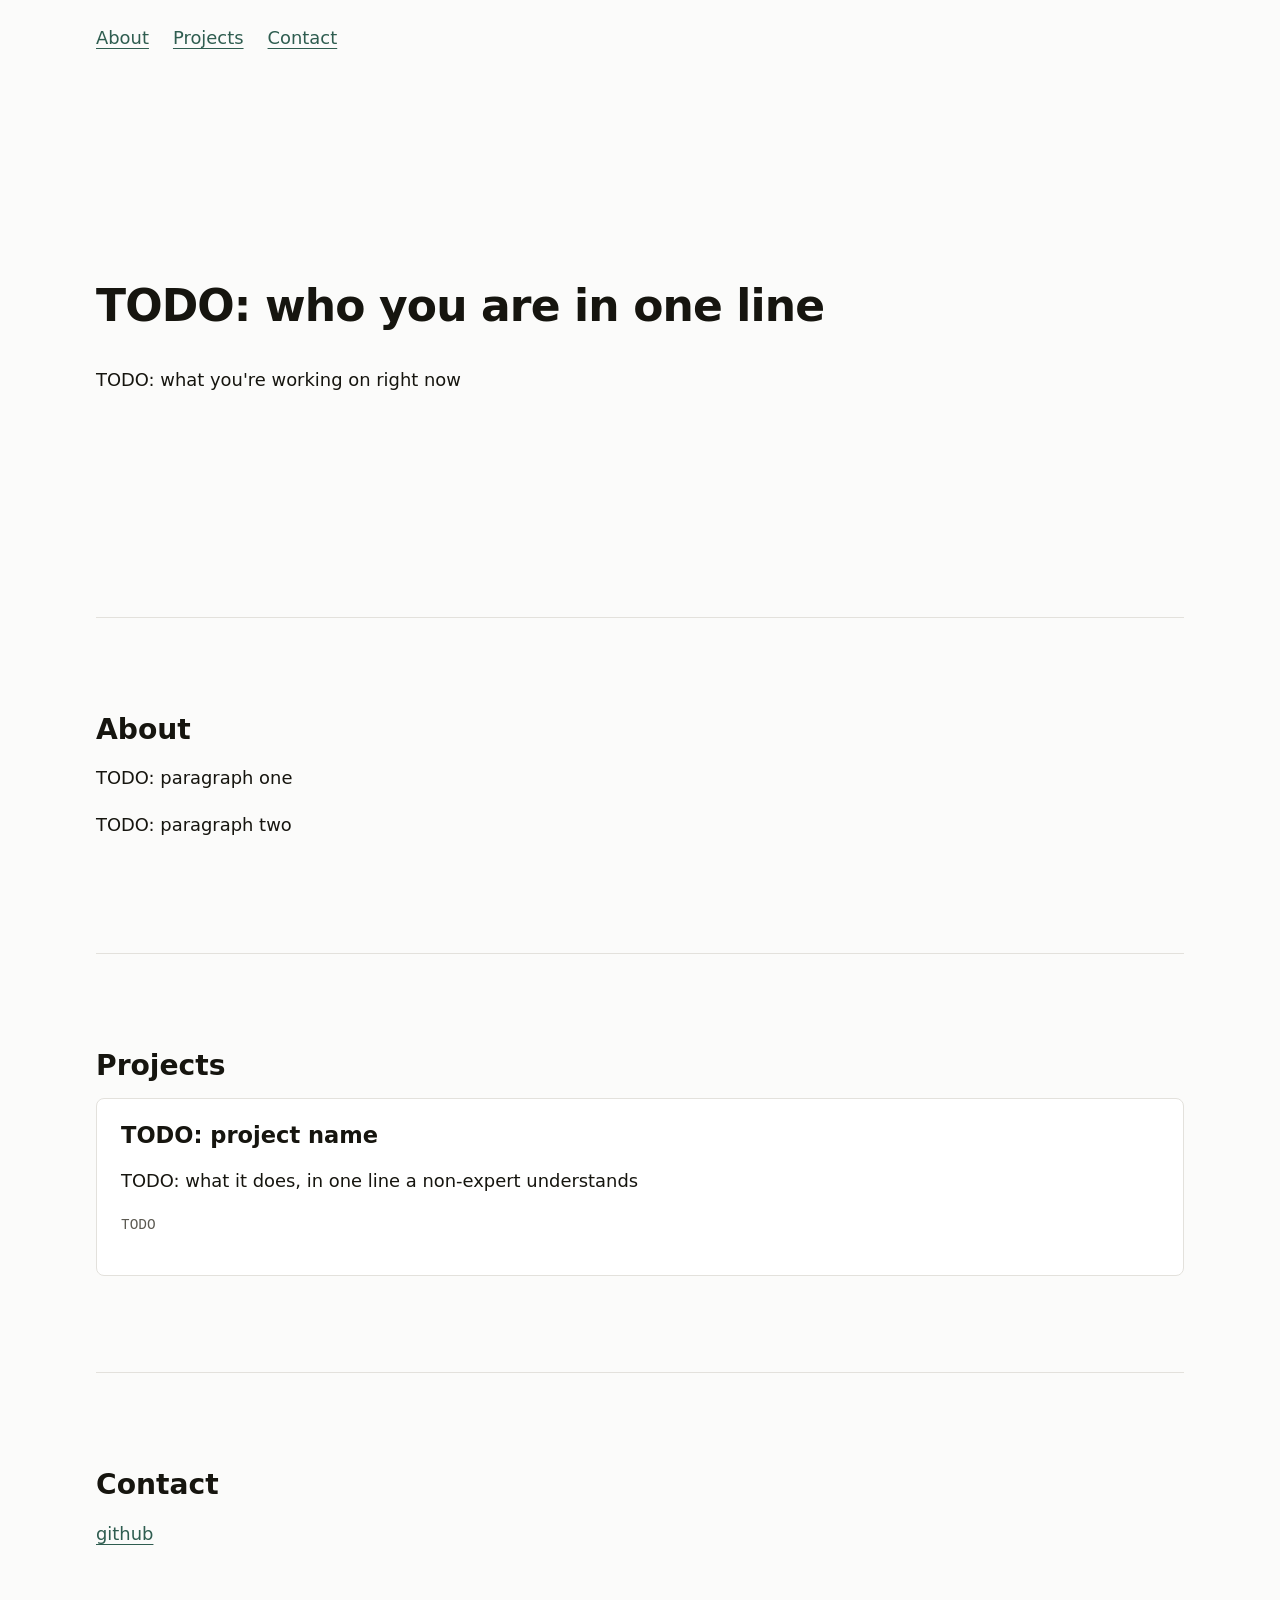
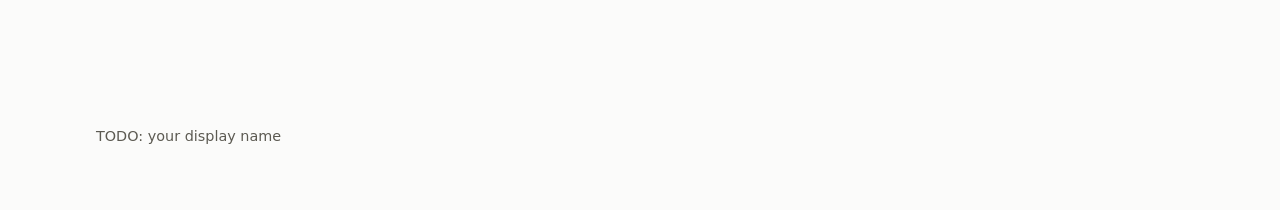
==== public/index.html @ 24ad6f22 "Initial scaffold Structure, README, license, and tooling config. Content sections that require proje" ====
<!doctype html>
<html lang="en">
  <head>
    <meta charset="utf-8" />
    <meta name="viewport" content="width=device-width, initial-scale=1" />
    <title>TODO: name — portfolio</title>
    <meta name="description" content="TODO: see src/content.js" />
    <link rel="stylesheet" href="../src/css/tokens.css" />
    <link rel="stylesheet" href="../src/css/main.css" />
  </head>
  <body>
    <a class="skip-link" href="#main">Skip to content</a>

    <header class="site-header">
      <nav aria-label="Primary">
        <ul>
          <li><a href="#about">About</a></li>
          <li><a href="#projects">Projects</a></li>
          <li><a href="#contact">Contact</a></li>
        </ul>
      </nav>
    </header>

    <main id="main">
      <!--
        Content is injected from src/content.js so copy and markup stay separate.
        The static fallbacks below are what a visitor sees with JS disabled — keep them
        meaningful rather than empty, or the page is blank for anyone JS fails on.
      -->
      <section class="hero" id="hero">
        <h1 data-content="hero.tagline">TODO: tagline</h1>
        <p data-content="hero.subtitle">TODO: subtitle</p>
      </section>

      <section id="about" aria-labelledby="about-h">
        <h2 id="about-h">About</h2>
        <div data-content="about.body"><p>TODO</p></div>
      </section>

      <section id="projects" aria-labelledby="projects-h">
        <h2 id="projects-h">Projects</h2>
        <ul class="project-grid" data-content="projects"></ul>
      </section>

      <section id="contact" aria-labelledby="contact-h">
        <h2 id="contact-h">Contact</h2>
        <ul class="links" data-content="links"></ul>
      </section>
    </main>

    <footer class="site-footer">
      <p><span data-content="meta.name">TODO</span></p>
    </footer>

    <script type="module" src="../src/js/main.js"></script>
  </body>
</html>
---- src/css/tokens.css ----
/* Design tokens. Change values here, not in component styles. */

:root {
  color-scheme: light dark;

  /* Type scale — 1.25 ratio, fluid between mobile and desktop */
  --step--1: clamp(0.83rem, 0.8rem + 0.15vw, 0.9rem);
  --step-0: clamp(1rem, 0.96rem + 0.2vw, 1.13rem);
  --step-1: clamp(1.25rem, 1.18rem + 0.35vw, 1.41rem);
  --step-2: clamp(1.56rem, 1.44rem + 0.6vw, 1.76rem);
  --step-3: clamp(1.95rem, 1.76rem + 0.95vw, 2.2rem);
  --step-4: clamp(2.44rem, 2.14rem + 1.5vw, 2.75rem);

  --space-xs: 0.5rem;
  --space-s: 1rem;
  --space-m: 1.5rem;
  --space-l: 3rem;
  --space-xl: 6rem;

  --measure: 65ch;
  --radius: 8px;

  --font-sans: ui-sans-serif, system-ui, -apple-system, "Segoe UI", sans-serif;
  --font-mono: ui-monospace, "SF Mono", Menlo, monospace;

  /* Light theme. Contrast checked against WCAG AA — verify again if you change these. */
  --bg: #fbfbfa;
  --surface: #ffffff;
  --text: #16150f;
  --text-muted: #5c5a52;
  --border: #e3e1dc;
  --accent: #2f5d50;
  --accent-contrast: #ffffff;
  --focus: #2f5d50;
}

@media (prefers-color-scheme: dark) {
  :root {
    --bg: #12120f;
    --surface: #1a1a16;
    --text: #f2f0ea;
    --text-muted: #a3a09a;
    --border: #2e2d28;
    --accent: #7fbfa8;
    --accent-contrast: #12120f;
    --focus: #7fbfa8;
  }
}

/* Honor the OS setting. Users who set this often do so because motion makes them ill —
   treat it as a hard constraint, not a preference to design around. */
@media (prefers-reduced-motion: reduce) {
  *,
  *::before,
  *::after {
    animation-duration: 0.01ms !important;
    animation-iteration-count: 1 !important;
    transition-duration: 0.01ms !important;
    scroll-behavior: auto !important;
  }
}
---- src/css/main.css ----
*,
*::before,
*::after {
  box-sizing: border-box;
}

body {
  margin: 0;
  background: var(--bg);
  color: var(--text);
  font-family: var(--font-sans);
  font-size: var(--step-0);
  line-height: 1.6;
  -webkit-font-smoothing: antialiased;
}

h1,
h2,
h3 {
  line-height: 1.15;
  text-wrap: balance;
  margin: 0 0 var(--space-s);
}

h1 {
  font-size: var(--step-4);
  letter-spacing: -0.02em;
}
h2 {
  font-size: var(--step-2);
}

p {
  max-width: var(--measure);
  text-wrap: pretty;
}

a {
  color: var(--accent);
  text-underline-offset: 0.2em;
}

/* Never remove focus rings. Keyboard users navigate by them; without one the site is unusable
   without a mouse. Restyle if the default is ugly — do not delete. */
:focus-visible {
  outline: 2px solid var(--focus);
  outline-offset: 3px;
  border-radius: 2px;
}

.skip-link {
  position: absolute;
  left: -9999px;
  top: var(--space-xs);
  background: var(--accent);
  color: var(--accent-contrast);
  padding: var(--space-xs) var(--space-s);
  border-radius: var(--radius);
  z-index: 10;
}
.skip-link:focus {
  left: var(--space-s);
}

main,
.site-header > nav,
.site-footer {
  width: min(100% - 2 * var(--space-m), 68rem);
  margin-inline: auto;
}

.site-header nav ul {
  display: flex;
  gap: var(--space-m);
  list-style: none;
  padding: var(--space-m) 0;
  margin: 0;
}

section {
  padding-block: var(--space-xl);
  border-top: 1px solid var(--border);
}

.hero {
  border-top: 0;
  min-height: 60svh;
  display: flex;
  flex-direction: column;
  justify-content: center;
}

.project-grid {
  list-style: none;
  padding: 0;
  margin: 0;
  display: grid;
  gap: var(--space-m);
  grid-template-columns: repeat(auto-fit, minmax(min(100%, 20rem), 1fr));
}

.project-card {
  background: var(--surface);
  border: 1px solid var(--border);
  border-radius: var(--radius);
  padding: var(--space-m);
}

.project-card h3 {
  font-size: var(--step-1);
}

.project-card .tech {
  font-family: var(--font-mono);
  font-size: var(--step--1);
  color: var(--text-muted);
}

.links {
  list-style: none;
  padding: 0;
  display: flex;
  flex-wrap: wrap;
  gap: var(--space-m);
}

.site-footer {
  padding-block: var(--space-l);
  color: var(--text-muted);
  font-size: var(--step--1);
}

/* Entrance animation. Guarded so content is visible by default — if the observer never fires,
   or JS dies, the page must still be readable rather than a wall of invisible elements. */
.js [data-reveal] {
  opacity: 0;
  transform: translateY(0.75rem);
  transition:
    opacity 0.5s ease,
    transform 0.5s ease;
}

.js [data-reveal].is-visible {
  opacity: 1;
  transform: none;
}
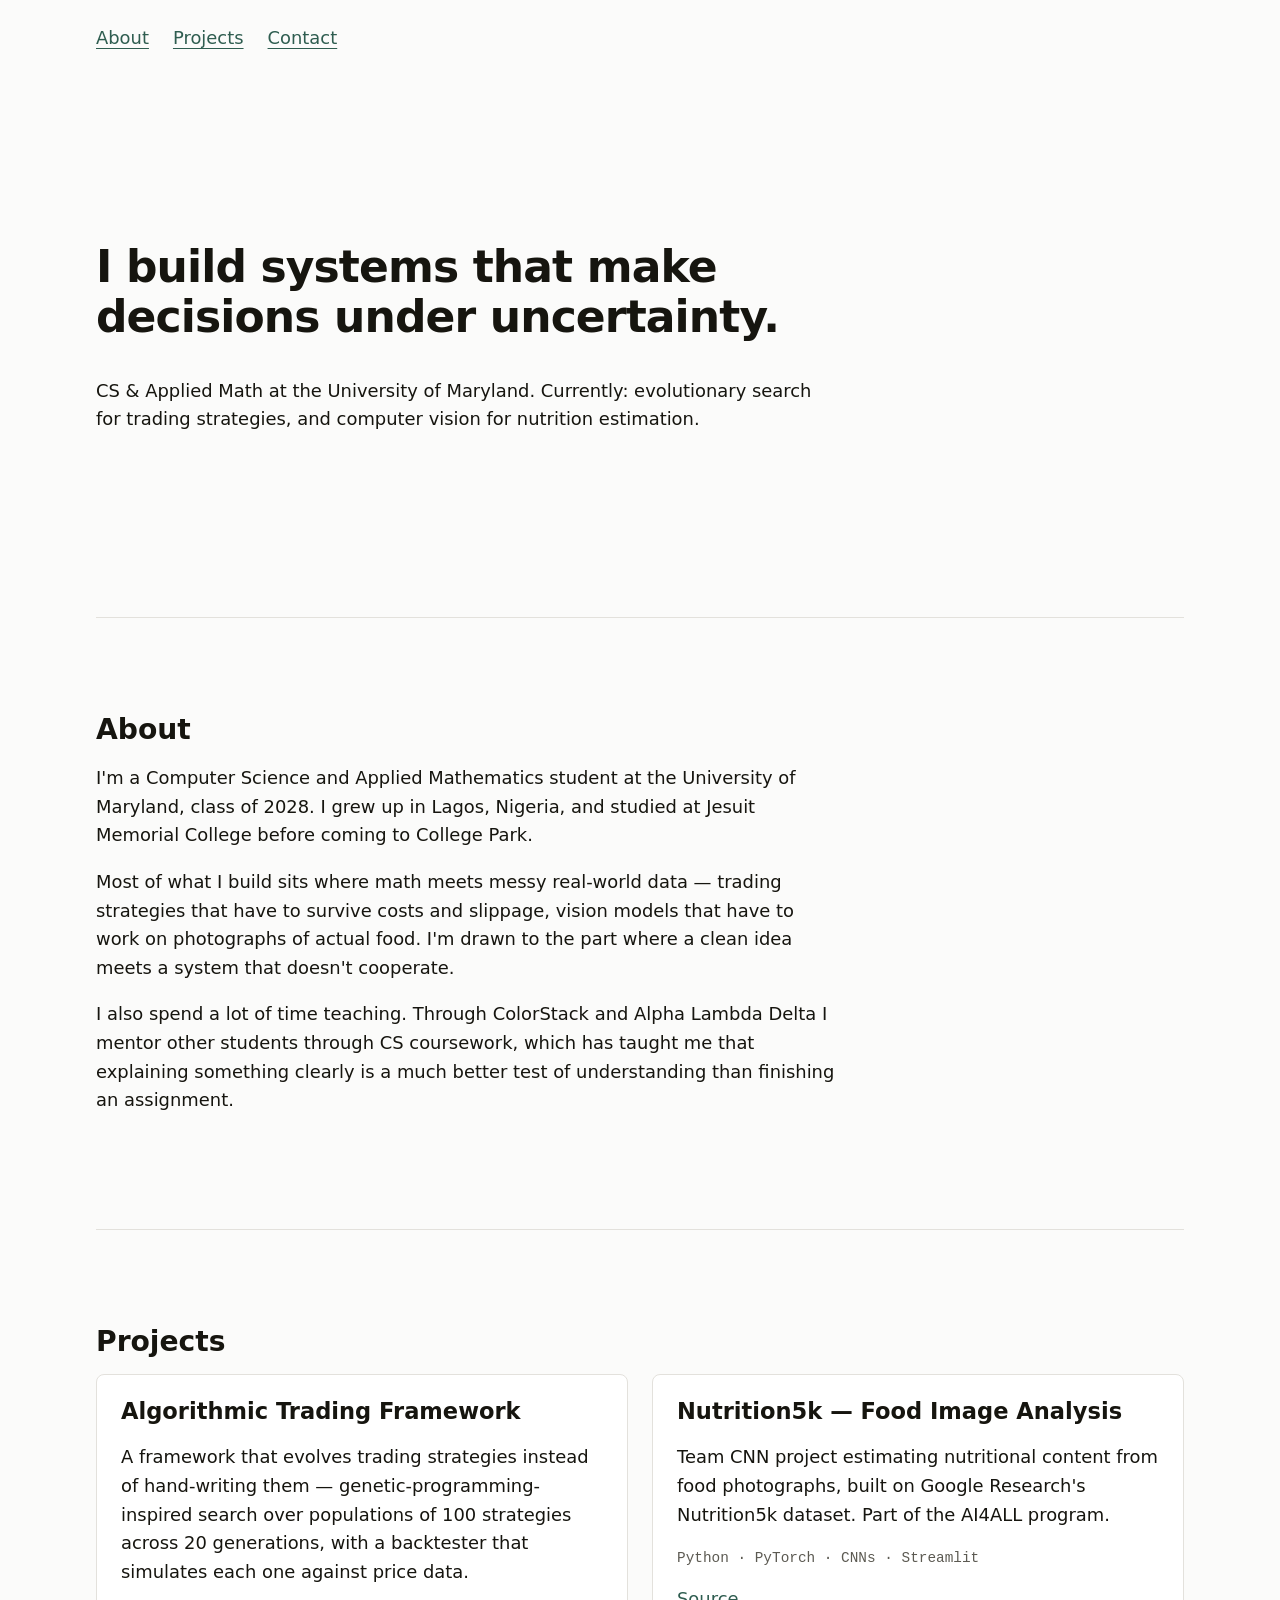
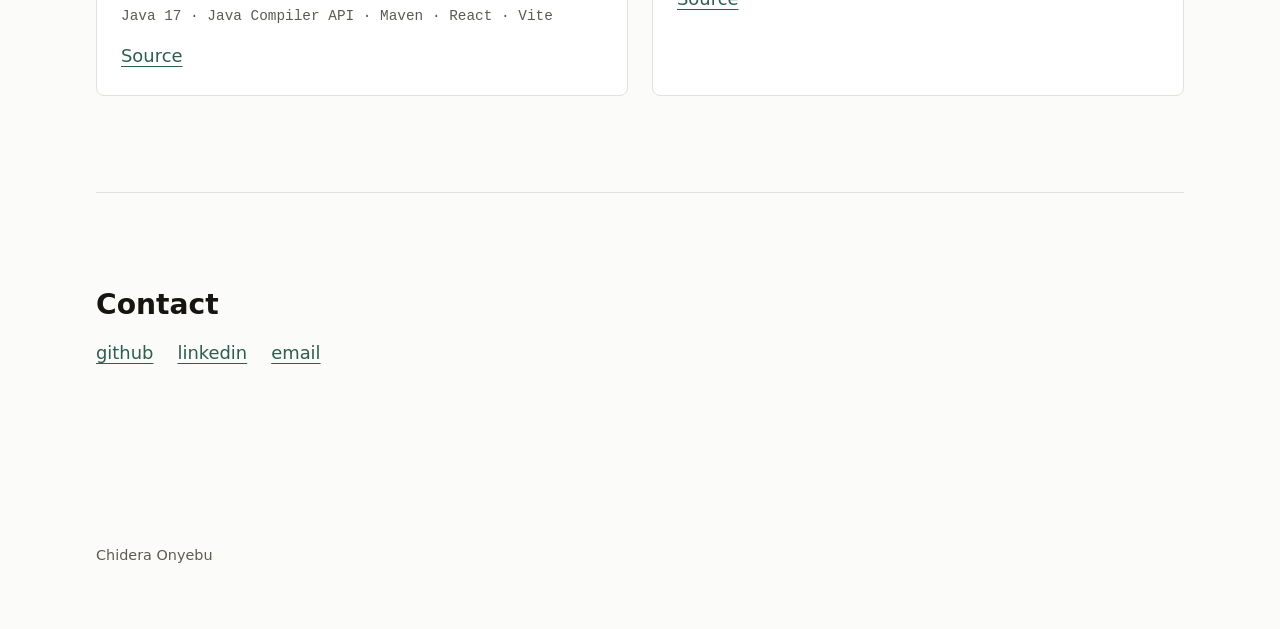
==== commit 77af4f61: "Add real content from resume and LinkedIn Populate content.js with bio, projects, experience, and li" ====
--- a/public/index.html
+++ b/public/index.html
@@ -3,8 +3,8 @@
   <head>
     <meta charset="utf-8" />
     <meta name="viewport" content="width=device-width, initial-scale=1" />
-    <title>TODO: name — portfolio</title>
-    <meta name="description" content="TODO: see src/content.js" />
+    <title>Chidera Onyebu — CS & Applied Math @ UMD</title>
+    <meta name="description" content="Computer Science and Applied Mathematics student at the University of Maryland." />
     <link rel="stylesheet" href="../src/css/tokens.css" />
     <link rel="stylesheet" href="../src/css/main.css" />
   </head>
@@ -28,13 +28,13 @@
         meaningful rather than empty, or the page is blank for anyone JS fails on.
       -->
       <section class="hero" id="hero">
-        <h1 data-content="hero.tagline">TODO: tagline</h1>
-        <p data-content="hero.subtitle">TODO: subtitle</p>
+        <h1 data-content="hero.tagline">I build systems that make decisions under uncertainty.</h1>
+        <p data-content="hero.subtitle">CS & Applied Math at the University of Maryland.</p>
       </section>
 
       <section id="about" aria-labelledby="about-h">
         <h2 id="about-h">About</h2>
-        <div data-content="about.body"><p>TODO</p></div>
+        <div data-content="about.body"><p>CS & Applied Math student at the University of Maryland, class of 2028.</p></div>
       </section>
 
       <section id="projects" aria-labelledby="projects-h">
@@ -49,7 +49,7 @@
     </main>
 
     <footer class="site-footer">
-      <p><span data-content="meta.name">TODO</span></p>
+      <p><span data-content="meta.name">Chidera Onyebu</span></p>
     </footer>
 
     <script type="module" src="../src/js/main.js"></script>
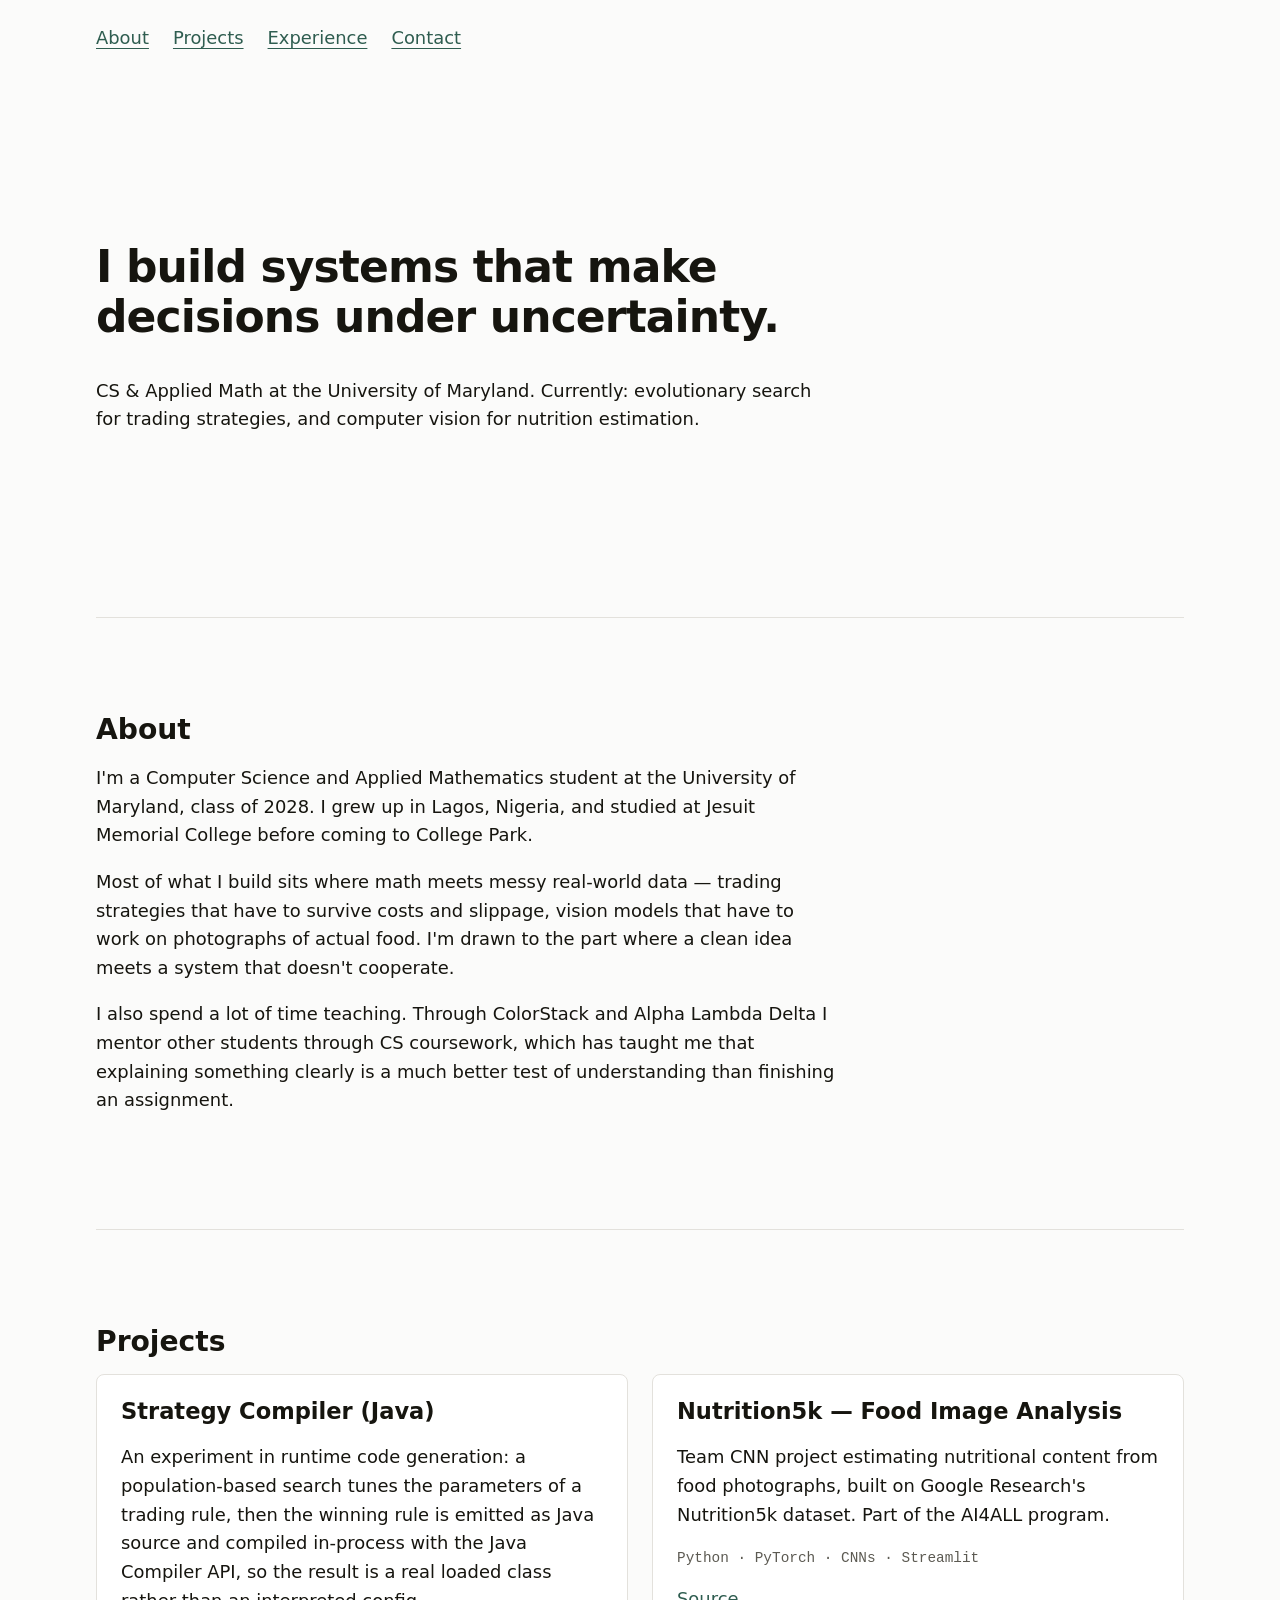
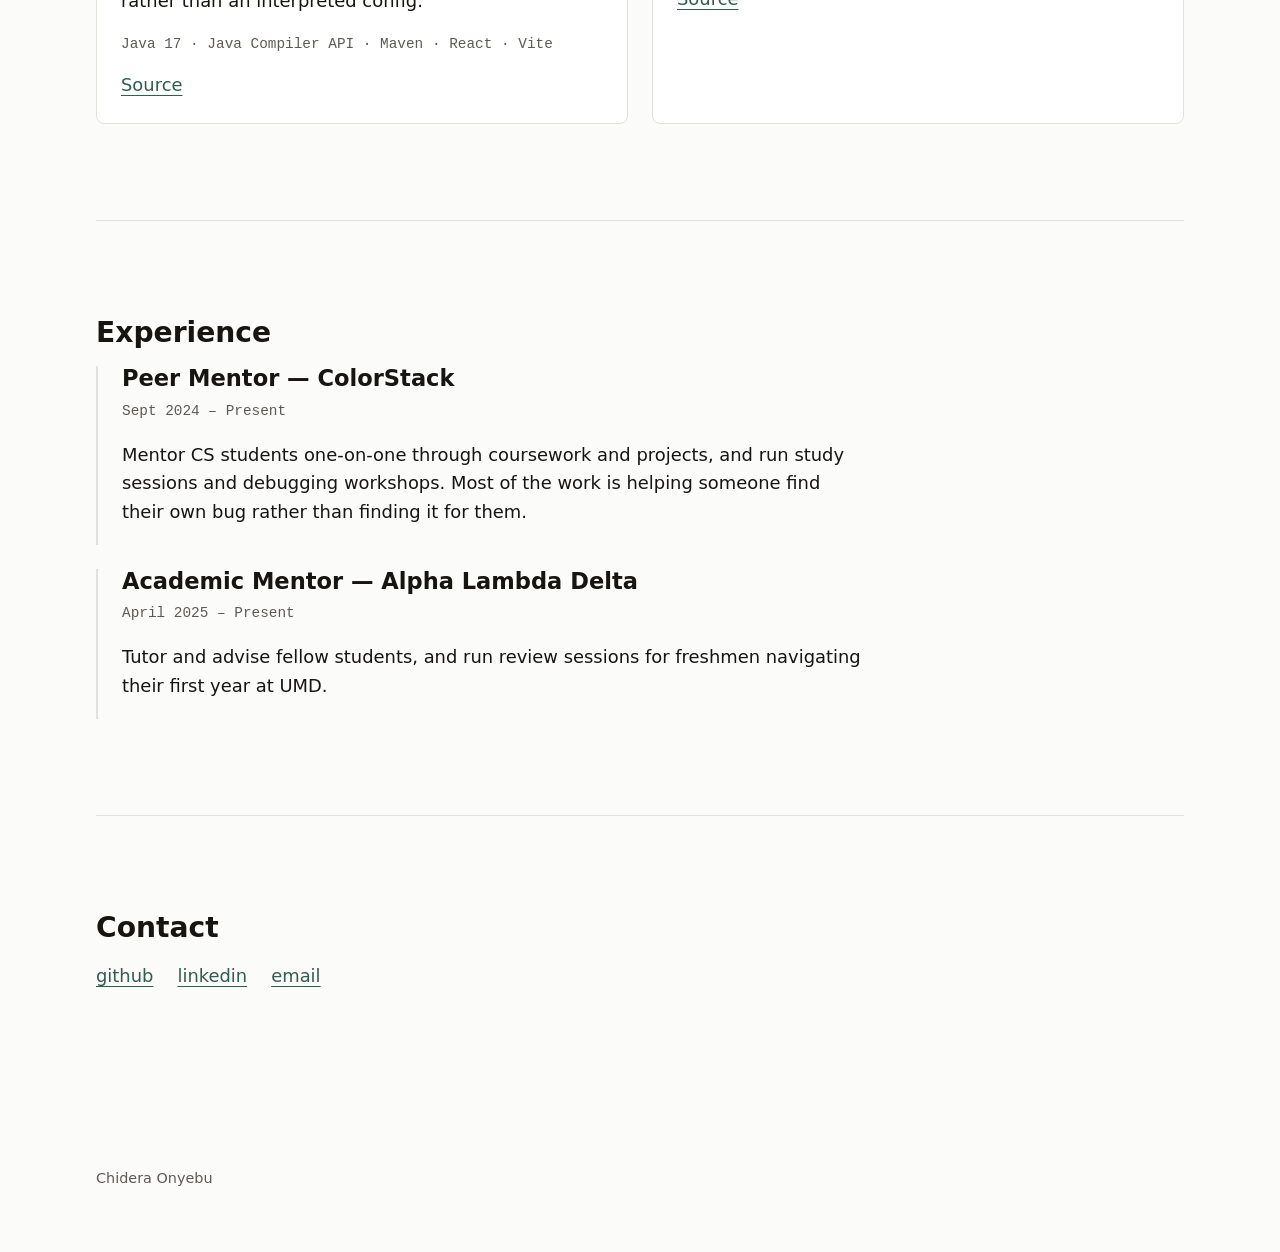
==== commit f3e11cc4: "Correct trading project copy; render Experience; fix nav overflow Read the Trading_Algorithm source " ====
--- a/public/index.html
+++ b/public/index.html
@@ -16,6 +16,7 @@
         <ul>
           <li><a href="#about">About</a></li>
           <li><a href="#projects">Projects</a></li>
+          <li><a href="#experience">Experience</a></li>
           <li><a href="#contact">Contact</a></li>
         </ul>
       </nav>
@@ -42,6 +43,11 @@
         <ul class="project-grid" data-content="projects"></ul>
       </section>
 
+      <section id="experience" aria-labelledby="experience-h">
+        <h2 id="experience-h">Experience</h2>
+        <ul class="experience-list" data-content="experience"></ul>
+      </section>
+
       <section id="contact" aria-labelledby="contact-h">
         <h2 id="contact-h">Contact</h2>
         <ul class="links" data-content="links"></ul>
--- a/src/css/main.css
+++ b/src/css/main.css
@@ -71,7 +71,10 @@
 
 .site-header nav ul {
   display: flex;
-  gap: var(--space-m);
+  /* Must wrap: the nav grew to four items and a non-wrapping flex row forces the whole
+     page to scroll sideways on narrow screens. */
+  flex-wrap: wrap;
+  gap: var(--space-xs) var(--space-m);
   list-style: none;
   padding: var(--space-m) 0;
   margin: 0;
@@ -116,6 +119,31 @@
   color: var(--text-muted);
 }
 
+.experience-list {
+  list-style: none;
+  padding: 0;
+  margin: 0;
+  display: grid;
+  gap: var(--space-m);
+}
+
+.experience-item {
+  border-left: 2px solid var(--border);
+  padding-left: var(--space-m);
+}
+
+.experience-item h3 {
+  font-size: var(--step-1);
+  margin-bottom: var(--space-xs);
+}
+
+.experience-item .period {
+  font-family: var(--font-mono);
+  font-size: var(--step--1);
+  color: var(--text-muted);
+  margin: 0 0 var(--space-xs);
+}
+
 .links {
   list-style: none;
   padding: 0;
